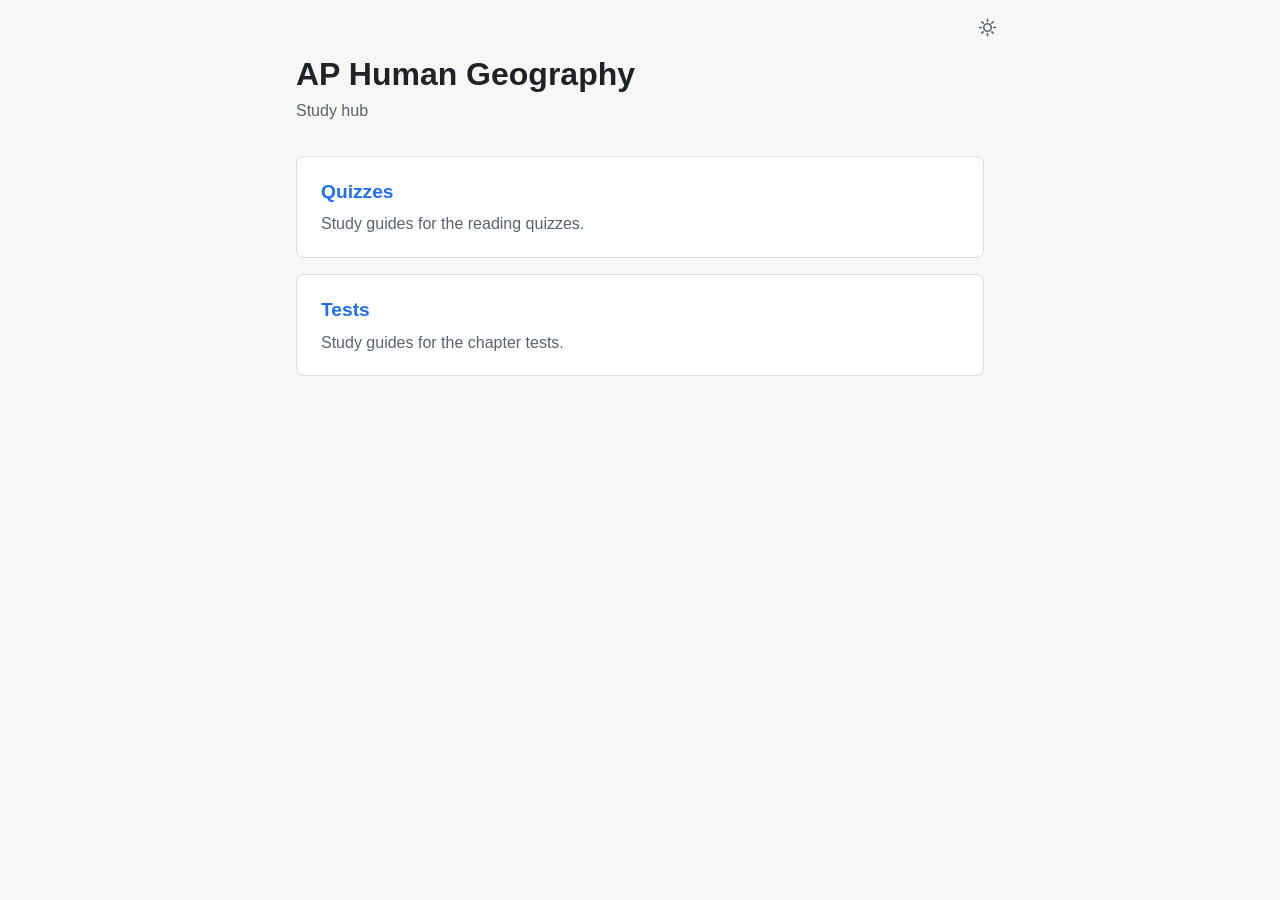
==== index.html @ 49c72f05 "Give every button a hover and press state The panel's close button had no hover at all, and several " ====
<!DOCTYPE html>
<html lang="en">
<head>
  <meta charset="utf-8">
  <meta name="viewport" content="width=device-width, initial-scale=1">
  <title>AP Human Geography</title>
  <!-- Colors the browser's own chrome (Safari's toolbar, the iOS address bar) to match the page.
       Both tags are rewritten to the color actually in use by the script below and by the toggle,
       because older Safari ignores the media attribute and always takes the first tag. -->
  <meta name="theme-color" media="(prefers-color-scheme: light)" content="#f7f7f5" />
  <meta name="theme-color" media="(prefers-color-scheme: dark)" content="#0d1117" />
  <!-- The saved theme is read HERE, by a CLASSIC script, before the stylesheet: resolve it any
       later and the first paint is the wrong color before the right one arrives. data-theme
       (written by the toggle, absent when following the system) overrides the system preference.
       The background is declared here too, so a fast refresh never shows a ghost of the old page. -->
  <script>(function(){try{var d=document.documentElement,t=localStorage.getItem("tjd:theme");if(t==="dark"||t==="light")d.setAttribute("data-theme",t);var k=t==="dark"||(t!=="light"&&matchMedia("(prefers-color-scheme: dark)").matches),c=k?"#0d1117":"#f7f7f5",m=document.querySelectorAll('meta[name="theme-color"]');for(var i=0;i<m.length;i++)m[i].setAttribute("content",c);}catch(e){}})();</script>
  <style>
    :root { color-scheme: light dark; }
    html[data-theme="light"] { color-scheme: light; }
    html[data-theme="dark"] { color-scheme: dark; }
    html, body { background: #f7f7f5; background: light-dark(#f7f7f5, #0d1117); }
  </style>
  <link rel="stylesheet" href="/assets/style.css?v=df84a489ac" data-turbo-track="reload">
  <!-- Instant client-side navigation (no full reload): Turbo Drive swaps pages in place. Every
       script that sets up a page must also re-run on turbo:load. Paths are root-absolute so the
       tag is identical on every page; otherwise Turbo would treat it as new and run it again. -->
  <script src="/assets/js/turbo.min.js?v=4b476e13a2" defer data-turbo-track="reload"></script>
  <script>
    /* Scroll restoration on reload.
       Safari records a history entry's scroll position on a LAG, so a fast flick followed
       immediately by a refresh restores where you were BEFORE the flick; Chrome records it
       eagerly and gets it right. Reading window.scrollY at pagehide is exact regardless of that
       lag, so on a reload we take restoration off the browser and do it ourselves. Turbo visits
       keep native "auto" - Turbo handles those itself.
       NOTE: an earlier version saved from a throttled scroll listener, which is what made the
       saved value stale in the first place. The pagehide read is the whole point; don't move it
       back into a scroll handler. */
    (function () {
      /* Computed at USE, never cached. Turbo does not re-run this script on a client-side visit:
         it merges the head, and this tag is byte-identical on every page, so it is treated as
         already present. A cached key therefore stayed pinned to whichever page was FIRST loaded,
         and every later scroll position was filed under that page's name. Land on /, click Pricing
         in the footer, scroll, refresh - the position was saved as "tjd:y:/" while the reload
         looked up "tjd:y:/pricing", found something stale or nothing, and left you near the top.
         Typing the URL never showed it, because that is a full load and the key was right. */
      function KEY() { return "tjd:y:" + location.pathname; }
      var nav = performance.getEntriesByType && performance.getEntriesByType("navigation")[0];
      var isReload = nav ? nav.type === "reload" : (performance.navigation || {}).type === 1;
      var settled = !isReload;

      function setMode(m) { try { history.scrollRestoration = m; } catch (e) {} }
      function remember() { try { sessionStorage.setItem(KEY(), String(window.scrollY || 0)); } catch (e) {} }

      /* pagehide covers reload / navigation / close; visibilitychange catches iOS Safari, which
         can discard a tab without ever firing pagehide. */
      addEventListener("pagehide", remember);
      addEventListener("visibilitychange", function () {
        if (document.visibilityState === "hidden") remember();
      });
      /* Turbo forces "manual" when it boots (defer); re-assert "auto" once we're not mid-restore. */
      addEventListener("turbo:load", function () { if (settled) setMode("auto"); });

      if (settled) { setMode("auto"); return; }

      setMode("manual");            /* stop Safari restoring its own stale value */
      var target = 0;
      try { target = parseInt(sessionStorage.getItem(KEY()), 10) || 0; } catch (e) {}
      if (target <= 0) { settled = true; setMode("auto"); return; }

      function done() { settled = true; setMode("auto"); }
      /* The moment the visitor scrolls themselves, stop fighting them. */
      addEventListener("wheel", done, { passive: true, once: true });
      addEventListener("touchstart", done, { passive: true, once: true });
      /* Only keys that actually scroll count. Canceling on ANY key meant that holding Cmd+R
         to refresh repeatedly landed the next R keydown on the freshly loading document, which
         read as "the visitor scrolled themselves", abandoned the restore and left them at the
         top. That is exactly the "refresh really fast and it jumps to the top" report. It shows
         up on the demo pages first because their content is drawn by script, so the restore is
         still running when the next keypress arrives; everywhere else it had already finished. */
      addEventListener("keydown", function (ev) {
        if (ev.metaKey || ev.ctrlKey || ev.altKey) return;
        if (/^(Arrow|Page)|^( |Home|End|Spacebar)$/.test(ev.key)) done();
      });

      var frames = 0, steady = 0, lastH = -1, loaded = false;
      addEventListener("load", function () { loaded = true; });
      function restore() {
        if (settled) return;
        var h = document.documentElement.scrollHeight;
        /* Clamp to what the page can actually scroll right now, so a still-growing document
           doesn't read as "we landed". */
        var want = Math.min(target, Math.max(0, h - innerHeight));
        if (Math.abs(window.scrollY - want) >= 2) window.scrollTo(0, want);
        /* Settle only once we are at the REAL target - not merely parked at the bottom of a
           document that is still growing. That distinction is the whole fix: on the first
           refresh the page is still short, so the clamped position looked like a successful
           landing, we stopped, and then the content grew underneath us and left the view at the
           top. Later refreshes hit warm caches, reached full height sooner, and happened to look
           correct. Height must also be stable and the load finished. */
        var atTarget = want === target && Math.abs(window.scrollY - want) < 2;
        if (loaded && h === lastH && atTarget) steady++; else steady = 0;
        lastH = h;
        /* Give up 180 frames after the page has LOADED, not 180 frames after this started. The
           old cap fired at roughly 3s whatever the document was doing, so a slow load that had
           not yet reached full height was abandoned mid-grow and left near the top: the clamp had
           nothing to clamp to yet. On a normal load nothing changes at all, because load fires
           long before the cap and the behavior is identical. The absolute ceiling is the
           backstop for a load event that never arrives. */
        frames++;
        if (steady >= 10 || (loaded && frames > 180) || frames > 600) { done(); return; }
        requestAnimationFrame(restore);
      }
      requestAnimationFrame(restore);
    })();
  </script>
  <script src="/assets/notes.js?v=f0ab5e1ce1" defer data-turbo-track="reload"></script>
  <script src="/assets/calc.js?v=43068d8bba" defer data-turbo-track="reload"></script>
</head>
<body>
  <header class="site-header">
    <button type="button" class="theme-toggle" id="themeToggle" hidden>
      <svg class="i-light" viewBox="0 0 20 20" fill="none" stroke="currentColor" stroke-width="1.7" stroke-linecap="round" aria-hidden="true"><circle cx="10" cy="10" r="3.9" /><path d="M10 1.5v2M10 16.5v2M18.5 10h-2M3.5 10h-2M15.96 4.04l-1.42 1.42M5.46 14.54l-1.42 1.42M15.96 15.96l-1.42-1.42M5.46 5.46 4.04 4.04" /></svg>
      <svg class="i-dark" viewBox="0 0 20 20" fill="none" stroke="currentColor" stroke-width="1.7" stroke-linejoin="round" aria-hidden="true"><path d="M16.9 12.6A7.4 7.4 0 0 1 7.4 3.1a7.4 7.4 0 1 0 9.5 9.5Z" /></svg>
    </button>
  </header>
  <main>
    <h1>AP Human Geography</h1>
    <p class="subtitle">Study hub</p>

    <a class="card" href="quiz/">
      <h2>Quizzes</h2>
      <p>Study guides for the reading quizzes.</p>
    </a>

    <a class="card" href="test/">
      <h2>Tests</h2>
      <p>Study guides for the chapter tests.</p>
    </a>
  </main>
  <script>
    /* Theme toggle: system → light → dark → system. The pre-paint script in <head> is what
       actually applies a stored choice; this only cycles it, so the two have to agree on the
       storage key and on the attribute name. Choosing "system" REMOVES both rather than storing
       a third value, which is what keeps the system preference the default and lets it go on
       working after the visitor stops overriding it. */
    (function () {
      var KEY = "tjd:theme";
      var LABEL = { light: "Switch to the dark theme", dark: "Switch to the light theme" };
      /* The theme you are LOOKING AT, which is not the same as the one that is stored: with
         nothing stored the page follows the system, and the button still has to flip away from
         whatever that produced. Reading the effective theme is the whole reason one press is
         enough - cycling the STORED value meant a visitor on a light system pressed once to go
         from light to light, saw nothing happen, and had to press again. */
      function shown() {
        var t = document.documentElement.getAttribute("data-theme");
        if (t === "light" || t === "dark") return t;
        try { return matchMedia("(prefers-color-scheme: dark)").matches ? "dark" : "light"; }
        catch (e) { return "light"; }
      }
      /* Safari tints its toolbar from theme-color, and it supported theme-color BEFORE it
         supported the media attribute on it. Such a Safari ignores media and takes the FIRST
         tag, which was the light one - so a dark page got a white band across the top of the
         window, which is what "a white frame around the favicon" turned out to be. Setting
         every tag to the color actually in use means it no longer matters which one a browser
         picks, or whether it understands media at all. */
      function chrome() {
        var el = document.querySelectorAll('meta[name="theme-color"]');
        var c = shown() === "dark" ? "#0d1117" : "#f7f7f5";
        for (var i = 0; i < el.length; i++) el[i].setAttribute("content", c);
      }
      function bind() {
        var btn = document.getElementById("themeToggle");
        if (!btn) return;
        chrome();
        /* A JS property, not a data- attribute: Turbo restores Back/Forward pages from a cloned
           snapshot that keeps attributes but drops listeners, so an attribute made the restored
           button look bound when it was dead. */
        if (btn._tjdBound) { btn.setAttribute("aria-label", LABEL[shown()]); return; }
        btn._tjdBound = true;
        btn.hidden = false;
        btn.setAttribute("aria-label", LABEL[shown()]);
        btn.addEventListener("click", function () {
          var next = shown() === "dark" ? "light" : "dark";
          document.documentElement.setAttribute("data-theme", next);
          /* Agreeing with the system stores NOTHING, so the page goes back to following it.
             Without this the override is permanent and invisible: one press months ago pins the
             site to light forever, and a visitor whose phone is in dark mode gets flashed white
             with no control that undoes it - the button only ever writes another override. This
             is the way back, and it needs no third state on a two-state button: press until the
             page matches your system and the override is gone. */
          try {
            var sys = matchMedia("(prefers-color-scheme: dark)").matches ? "dark" : "light";
            if (next === sys) localStorage.removeItem(KEY); else localStorage.setItem(KEY, next);
          } catch (e) {}
          btn.setAttribute("aria-label", LABEL[next]);
          chrome();
          /* Canvas pixels are not CSS and follow no token, so the demos that draw have to be told
             to redraw. Nothing else needs this: everything else is a var() and has already
             changed by the time this fires. */
          dispatchEvent(new CustomEvent("tjd:themechange"));
        });
      }
      /* Follow the system LIVE while nothing is stored. Someone reading at dusk with iOS set to
         switch automatically had the page stay light until they reloaded it. */
      try {
        matchMedia("(prefers-color-scheme: dark)").addEventListener("change", function () {
          var stored = null;
          try { stored = localStorage.getItem(KEY); } catch (e) {}
          if (stored === "light" || stored === "dark") return;
          document.documentElement.removeAttribute("data-theme");
          chrome();
          var b = document.getElementById("themeToggle");
          if (b) b.setAttribute("aria-label", LABEL[shown()]);
          dispatchEvent(new CustomEvent("tjd:themechange"));
        });
      } catch (e) {}

      bind();
      addEventListener("turbo:load", bind);
      /* Following the system and the system flips: the toolbar tint has to follow it too. */
      try {
        var mqT = matchMedia("(prefers-color-scheme: dark)");
        var onSys = function () { if (!document.documentElement.getAttribute("data-theme")) chrome(); };
        if (mqT.addEventListener) mqT.addEventListener("change", onSys);
        else if (mqT.addListener) mqT.addListener(onSys);
      } catch (e) {}
    })();
  </script>
</body>
</html>
---- assets/style.css ----
:root {
  --bg: #f7f7f5;
  --text: #1f2328;
  --muted: #59636e;
  --accent: #1f6feb;
  --card: #ffffff;
  --card-hover: #f3f6fa;
  --border: #d8dee4;
}

@media (prefers-color-scheme: dark) {
  :root:not([data-theme="light"]) {
    --bg: #0d1117;
    --text: #e6edf3;
    --muted: #9198a1;
    --accent: #4493f8;
    --card: #161b22;
    --card-hover: #1c2330;
    --border: #30363d;
  }
}
:root[data-theme="dark"] {
  --bg: #0d1117;
  --text: #e6edf3;
  --muted: #9198a1;
  --accent: #4493f8;
  --card: #161b22;
  --card-hover: #1c2330;
  --border: #30363d;
}

* { box-sizing: border-box; }

body {
  margin: 0;
  font-family: -apple-system, BlinkMacSystemFont, "Segoe UI", Roboto, Helvetica, Arial, sans-serif;
  line-height: 1.6;
  background: var(--bg);
  color: var(--text);
}

main {
  max-width: 720px;
  margin: 0 auto;
  padding: 32px 16px 48px;
}

a { color: var(--accent); }

h1 { margin: 0 0 4px; font-size: 2rem; line-height: 1.25; }
h2 { font-size: 1.2rem; }

.subtitle { margin: 0 0 32px; color: var(--muted); }

.breadcrumbs {
  margin-bottom: 24px;
  font-size: 0.9rem;
  color: var(--muted);
}
.breadcrumbs a { text-decoration: none; }
.breadcrumbs a:hover { text-decoration: underline; }
.breadcrumbs span { margin: 0 6px; }

.card {
  background: var(--card);
  border: 1px solid var(--border);
  border-radius: 8px;
  padding: 20px 24px;
  margin-bottom: 16px;
}
.card h2 { margin-top: 0; }

/* A whole card that acts as a link */
a.card {
  display: block;
  color: inherit;
  text-decoration: none;
}
a.card:hover { background: var(--card-hover); border-color: var(--accent); }
a.card h2 { color: var(--accent); margin-bottom: 4px; }
a.card p { margin: 0; color: var(--muted); }

.empty { color: var(--muted); font-style: italic; }

ul { padding-left: 20px; }

footer { margin-top: 32px; color: var(--muted); font-size: 0.9rem; }

/* ---------- Study guide pages ---------- */

:root {
  --term-bg: rgba(31, 111, 235, 0.08);
  --term-bg-hover: rgba(31, 111, 235, 0.18);
  --panel-shadow: 0 8px 32px rgba(0, 0, 0, 0.18);
  --update-bg: #fff8e6;
  --update-border: #e0b64a;
  --series-1: #2a78d6;
  --series-2: #eb6834;
  --farmland: #008300;
  --desert: #ddd4bf;
  --grid-line: #e4e7eb;
  --neutral-bar: #8c959f;
  --gap-fill: rgba(42, 120, 214, 0.14);
  --stage-a: rgba(31, 111, 235, 0.05);
  --stage-hover: rgba(31, 111, 235, 0.14);
}
@media (prefers-color-scheme: dark) {
  :root:not([data-theme="light"]) {
    --term-bg: rgba(68, 147, 248, 0.12);
    --term-bg-hover: rgba(68, 147, 248, 0.26);
    --panel-shadow: 0 8px 32px rgba(0, 0, 0, 0.5);
    --update-bg: #2b2412;
    --update-border: #8a6d1f;
    --series-1: #3987e5;
    --series-2: #d95926;
    --farmland: #008300;
    --desert: #4a4538;
    --grid-line: #2a3038;
    --neutral-bar: #6e7681;
    --gap-fill: rgba(57, 135, 229, 0.2);
    --stage-a: rgba(68, 147, 248, 0.07);
    --stage-hover: rgba(68, 147, 248, 0.2);
  }
}
:root[data-theme="dark"] {
  --term-bg: rgba(68, 147, 248, 0.12);
  --term-bg-hover: rgba(68, 147, 248, 0.26);
  --panel-shadow: 0 8px 32px rgba(0, 0, 0, 0.5);
  --update-bg: #2b2412;
  --update-border: #8a6d1f;
  --series-1: #3987e5;
  --series-2: #d95926;
  --farmland: #008300;
  --desert: #4a4538;
  --grid-line: #2a3038;
  --neutral-bar: #6e7681;
  --gap-fill: rgba(57, 135, 229, 0.2);
  --stage-a: rgba(68, 147, 248, 0.07);
  --stage-hover: rgba(68, 147, 248, 0.2);
}

.guide main { max-width: 760px; }

.how-to {
  font-size: 0.95rem;
  color: var(--muted);
  border-left: 3px solid var(--accent);
  padding: 4px 0 4px 12px;
  margin: 0 0 32px;
}

.guide h2 {
  font-size: 1.5rem;
  margin: 48px 0 8px;
  padding-top: 16px;
  border-top: 1px solid var(--border);
}
.guide h3 { font-size: 1.15rem; margin: 32px 0 8px; }

.pages {
  display: inline-block;
  font-size: 0.8rem;
  font-weight: 500;
  color: var(--muted);
  border: 1px solid var(--border);
  border-radius: 999px;
  padding: 0 8px;
  margin-left: 8px;
  vertical-align: middle;
}

/* Clickable words and sentences */
.term {
  font: inherit;
  color: inherit;
  background: var(--term-bg);
  border: 0;
  border-bottom: 2px dotted var(--accent);
  border-radius: 3px 3px 0 0;
  padding: 0 2px;
  cursor: pointer;
  text-align: inherit;
}
.term:hover, .term:focus-visible { background: var(--term-bg-hover); outline: none; }
.term.key { font-weight: 600; }

/* Asides */
.field-note, .figure-card, .update {
  border: 1px solid var(--border);
  border-radius: 8px;
  padding: 14px 18px;
  margin: 20px 0;
  background: var(--card);
}
.field-note .label, .figure-card .label, .update .label {
  display: block;
  font-size: 0.75rem;
  font-weight: 700;
  letter-spacing: 0.06em;
  text-transform: uppercase;
  color: var(--muted);
  margin-bottom: 4px;
}
.update { background: var(--update-bg); border-color: var(--update-border); }
.figure-card { cursor: pointer; }
.figure-card:hover { border-color: var(--accent); }
.figure-card p { margin: 4px 0 0; }

/* Charts */
.chart {
  border: 1px solid var(--border);
  border-radius: 8px;
  background: var(--card);
  padding: 16px 18px 10px;
  margin: 24px 0;
}
.chart h4 { margin: 0 0 2px; font-size: 1rem; }
.chart .chart-sub { margin: 0 0 12px; font-size: 0.85rem; color: var(--muted); }
.bars { display: grid; gap: 4px; }
.bar-row {
  display: grid;
  grid-template-columns: 7.5rem 1fr 4.5rem;
  align-items: center;
  gap: 10px;
  padding: 4px 6px;
  border-radius: 6px;
}
.bar-row[data-note], .bar-track [data-note] { cursor: pointer; }
.bar-row[data-note]:hover { background: var(--card-hover); }
.bar-row[data-note]:focus-visible, .bar-track [data-note]:focus-visible {
  outline: 2px solid var(--accent);
  outline-offset: 2px;
}
.bar-label { font-size: 0.9rem; text-align: right; line-height: 1.25; }
.bar-val { font-size: 0.85rem; font-variant-numeric: tabular-nums; line-height: 1.2; }
.bar-track { display: flex; height: 18px; }
.bar-track.stack { gap: 2px; height: 26px; }
.bar { height: 100%; min-width: 3px; border-radius: 0 4px 4px 0; }
.bar-track.stack .bar { border-radius: 4px; }
.bar-track.stack .bar:hover { opacity: 0.85; }
.bar.s1 { background: var(--series-1); }
.bar.s2 { background: var(--series-2); }
.bar.farmland { background: var(--farmland); }
.bar.desert { background: var(--desert); }
.bar.range-low { opacity: 0.3; border-radius: 0; }
.bar-group-label { font-weight: 600; font-size: 0.9rem; margin: 8px 0 0 6px; }
@media (max-width: 480px) {
  .bar-row { grid-template-columns: 5.8rem 1fr 3.9rem; gap: 8px; padding: 4px 2px; }
  .bar-label { font-size: 0.82rem; }
}
.legend { display: flex; flex-wrap: wrap; gap: 16px; font-size: 0.85rem; color: var(--muted); margin: 0 0 10px; }
.legend span::before {
  content: "";
  display: inline-block;
  width: 10px; height: 10px;
  border-radius: 2px;
  margin-right: 6px;
  vertical-align: -1px;
  background: var(--swatch);
}
.chart .tap-hint { font-size: 0.8rem; color: var(--muted); margin: 8px 0 0; }

/* Cluster cards */
.clusters { display: grid; grid-template-columns: repeat(auto-fit, minmax(160px, 1fr)); gap: 10px; margin: 20px 0; }
.cluster {
  font: inherit;
  color: inherit;
  text-align: left;
  background: var(--card);
  border: 1px solid var(--border);
  border-radius: 8px;
  padding: 12px 14px;
  cursor: pointer;
}
.cluster:hover, .cluster:focus-visible { border-color: var(--accent); outline: none; }
.cluster .rank { font-size: 0.75rem; font-weight: 700; color: var(--accent); letter-spacing: 0.05em; }
.cluster strong { display: block; font-size: 1.05rem; margin: 2px 0; }
.cluster span { font-size: 0.85rem; color: var(--muted); }

/* Hover tooltip for chart marks */
.tip {
  position: fixed;
  z-index: 30;
  pointer-events: none;
  background: var(--text);
  color: var(--bg);
  font-size: 0.8rem;
  padding: 4px 8px;
  border-radius: 4px;
  white-space: nowrap;
  opacity: 0;
  transition: opacity 0.1s;
}
.tip.show { opacity: 1; }

/* Explanation panel: right drawer on wide screens, bottom sheet on phones */
.panel {
  position: fixed;
  z-index: 20;
  top: 0; right: 0; bottom: 0;
  width: min(420px, 100%);
  background: var(--card);
  border-left: 1px solid var(--border);
  box-shadow: var(--panel-shadow);
  transform: translateX(105%);
  transition: transform 0.2s ease;
  display: flex;
  flex-direction: column;
}
.panel.open { transform: none; }
.panel-head {
  display: flex;
  align-items: flex-start;
  justify-content: space-between;
  gap: 12px;
  padding: 18px 20px 10px;
  border-bottom: 1px solid var(--border);
}
.panel-head h2 { margin: 0; padding: 0; border: 0; font-size: 1.2rem; }
.panel-close {
  font: inherit;
  font-size: 1.4rem;
  line-height: 1;
  background: none;
  border: 0;
  color: var(--muted);
  cursor: pointer;
  padding: 2px 6px;
}
.panel-body { overflow-y: auto; padding: 4px 20px 24px; }
.panel-body h3 {
  font-size: 0.75rem;
  letter-spacing: 0.06em;
  text-transform: uppercase;
  color: var(--muted);
  margin: 18px 0 4px;
}
.panel-body p { margin: 4px 0 8px; }
.panel-body .ap { border-left: 3px solid var(--accent); padding-left: 10px; }
.panel-body .update { margin: 12px 0; }

@media (max-width: 700px) {
  .panel {
    top: auto;
    left: 0;
    width: 100%;
    max-height: 75vh;
    border-left: 0;
    border-top: 1px solid var(--border);
    border-radius: 14px 14px 0 0;
    transform: translateY(105%);
  }
}

/* Quiz checklist */
.checklist { list-style: none; padding: 0; }
.checklist li { margin: 6px 0; }
.checklist label { display: flex; gap: 10px; align-items: flex-start; cursor: pointer; }
.checklist input { margin-top: 5px; flex-shrink: 0; }
.checklist input:checked + span { color: var(--muted); text-decoration: line-through; }

/* Visually hidden, still read by screen readers (chart data tables) */
.sr-only {
  position: absolute;
  width: 1px; height: 1px;
  padding: 0; margin: -1px;
  overflow: hidden;
  clip: rect(0, 0, 0, 0);
  white-space: nowrap;
  border: 0;
}

/* Neutral / reference bars and cut-off bars */
.bar.bar-neutral { background: var(--neutral-bar); }
.bar-row.broken .bar {
  border-radius: 0;
  -webkit-mask-image: linear-gradient(to right, #000 88%, transparent 88%, transparent 90%, #000 90%, #000 94%, transparent 94%, transparent 96%, #000 96%);
  mask-image: linear-gradient(to right, #000 88%, transparent 88%, transparent 90%, #000 90%, #000 94%, transparent 94%, transparent 96%, #000 96%);
}

/* Numbered timeline */
ol.timeline { padding-left: 22px; }
ol.timeline > li { margin-bottom: 10px; }

/* Calculator */
.calc {
  border: 1px solid var(--border);
  border-radius: 8px;
  background: var(--card);
  padding: 16px 18px;
  margin: 24px 0;
}
.calc h4 { margin: 0 0 2px; font-size: 1rem; }
.calc-presets { display: flex; flex-wrap: wrap; gap: 8px; margin-bottom: 12px; }
.calc-presets button, .dtm-buttons button {
  font: inherit;
  font-size: 0.85rem;
  color: var(--text);
  background: var(--bg);
  border: 1px solid var(--border);
  border-radius: 999px;
  padding: 4px 12px;
  cursor: pointer;
}
.calc-presets button:hover { border-color: var(--accent); }
.calc-inputs { display: flex; flex-wrap: wrap; gap: 16px; margin-bottom: 12px; }
.calc-inputs label { display: flex; flex-direction: column; font-size: 0.85rem; color: var(--muted); gap: 4px; }
.calc-inputs input {
  font: inherit;
  font-size: 1rem;
  width: 8rem;
  padding: 6px 8px;
  color: var(--text);
  background: var(--bg);
  border: 1px solid var(--border);
  border-radius: 6px;
}
.calc-out { display: grid; gap: 6px; }
.calc-out > div { display: flex; flex-wrap: wrap; gap: 4px 12px; align-items: baseline; }
.calc-label { font-size: 0.8rem; font-weight: 700; letter-spacing: 0.05em; text-transform: uppercase; color: var(--muted); min-width: 9rem; }
.calc-out span:last-child { font-weight: 600; font-variant-numeric: tabular-nums; }

/* Population pyramids */
.pyramids { display: grid; grid-template-columns: repeat(auto-fit, minmax(190px, 1fr)); gap: 12px; }
.pyramid {
  font: inherit;
  color: inherit;
  text-align: center;
  background: var(--bg);
  border: 1px solid var(--border);
  border-radius: 8px;
  padding: 10px 8px 12px;
  cursor: pointer;
}
.pyramid:hover, .pyramid:focus-visible { border-color: var(--accent); outline: none; }
.pyramid strong { display: block; font-size: 0.95rem; }
.pyramid .psub { display: block; font-size: 0.78rem; color: var(--muted); margin-bottom: 8px; }
.prows { display: grid; gap: 2px; }
.prow { display: grid; grid-template-columns: 1fr 3rem 1fr; align-items: center; height: 13px; }
.pbar { display: block; height: 11px; }
.pbar.m { justify-self: end; background: var(--series-1); border-radius: 3px 0 0 3px; }
.pbar.f { justify-self: start; background: var(--series-2); border-radius: 0 3px 3px 0; }
.page { font-size: 0.68rem; color: var(--muted); font-variant-numeric: tabular-nums; }

/* Demographic transition chart */
.chart.dtm svg { display: block; width: 100%; height: auto; }
.dtm .gridline { stroke: var(--grid-line); stroke-width: 1; }
.dtm .axis { stroke: var(--muted); stroke-width: 1; }
.dtm .tick { fill: var(--muted); font-size: 13px; }
.dtm-stage { fill: transparent; cursor: pointer; }
.dtm-stage.odd { fill: var(--stage-a); }
.dtm-stage:hover, .dtm-stage:focus-visible { fill: var(--stage-hover); outline: none; }
.dtm-gap { fill: var(--gap-fill); pointer-events: none; }
.dtm-line { fill: none; stroke-width: 3; stroke-linecap: round; pointer-events: none; }
.dtm-line.birth { stroke: var(--series-1); }
.dtm-line.death { stroke: var(--series-2); }
.dtm-buttons {
  display: grid;
  grid-template-columns: 40fr repeat(5, 100fr) 10fr;
  gap: 0;
  margin-top: 6px;
}
.dtm-buttons button {
  border-radius: 6px;
  padding: 6px 2px;
  margin: 0 2px;
  line-height: 1.2;
}
.dtm-buttons button:first-child { grid-column: 2; }
.dtm-buttons button:hover, .dtm-buttons button:focus-visible { border-color: var(--accent); outline: none; }
.dtm-buttons strong { display: block; font-size: 0.8rem; }
.dtm-buttons span { display: block; font-size: 0.7rem; color: var(--muted); }
@media (max-width: 480px) {
  .dtm-buttons span { display: none; }
  .dtm-buttons strong { font-size: 0.72rem; }
}

/* Data table */
.table-wrap { overflow-x: auto; margin: 16px 0; }
.data-table { width: 100%; border-collapse: collapse; font-size: 0.92rem; }
.data-table caption { text-align: left; font-size: 0.85rem; color: var(--muted); padding-bottom: 6px; }
.data-table th, .data-table td { text-align: left; padding: 6px 10px; border-bottom: 1px solid var(--border); }
.data-table th { font-size: 0.8rem; text-transform: uppercase; letter-spacing: 0.04em; color: var(--muted); }
.data-table td:nth-child(n+2), .data-table th:nth-child(n+2) { text-align: right; font-variant-numeric: tabular-nums; }
@media (max-width: 480px) {
  .dtm .tick { font-size: 20px; }
  .calc-out > div { flex-direction: column; gap: 0; }
}

/* Site header: breadcrumbs on the left, theme toggle on the right */
.site-header {
  max-width: 760px;
  margin: 0 auto;
  padding: 16px 16px 0;
  display: flex;
  align-items: center;
  justify-content: space-between;
  gap: 12px;
  min-height: 38px;
}
.site-header .breadcrumbs { margin: 0; }
.guide .site-header { max-width: 760px; }
main { padding-top: 16px; }

/* Theme toggle (same behavior as the main site). Hidden in the markup and revealed by its
   script, so a visitor with JS off never sees a control that cannot do anything. Which icon
   shows is decided here from data-theme, so it is right in the first frame. */
.theme-toggle {
  flex: none; appearance: none; border: 0; background: none; cursor: pointer;
  padding: 7px; margin: -7px 0 -7px auto; border-radius: 10px; line-height: 0;
  color: var(--muted); transition: color .15s ease, background-color .15s ease;
}
.theme-toggle:hover { color: var(--text); background: var(--card-hover); }
.theme-toggle:focus-visible { outline: 2px solid var(--accent); outline-offset: 1px; }
.theme-toggle svg { width: 19px; height: 19px; display: none; }
html:not([data-theme]) .theme-toggle .i-light,
html[data-theme="light"] .theme-toggle .i-light,
html[data-theme="dark"] .theme-toggle .i-dark { display: block; }
@media (prefers-color-scheme: dark) {
  html:not([data-theme]) .theme-toggle .i-light { display: none; }
  html:not([data-theme]) .theme-toggle .i-dark { display: block; }
}

/* ---------- Hover and press feedback for every button ----------
   Hover rules sit inside (hover: hover) so a tap on a phone does not leave an element
   stuck in its hover state; :active and :focus-visible work everywhere. */
.panel-close {
  display: grid;
  place-items: center;
  width: 34px;
  height: 34px;
  padding: 0;
  margin: -4px -6px 0 0;
  border-radius: 8px;
  transition: color .15s ease, background-color .15s ease;
}
.panel-close:focus-visible { outline: 2px solid var(--accent); outline-offset: 1px; }
.panel-close:active { background: var(--term-bg-hover); }

.figure-card, .cluster, .pyramid, .calc-presets button, .dtm-buttons button, .checklist label, a.card, .bar-row[data-note] {
  transition: background-color .15s ease, border-color .15s ease, color .15s ease;
}
.figure-card:focus-visible { outline: 2px solid var(--accent); outline-offset: 2px; }
.calc-presets button:focus-visible { outline: 2px solid var(--accent); outline-offset: 1px; }
.checklist label { border-radius: 6px; padding: 2px 6px; margin: 0 -6px; }

.figure-card:active, .cluster:active, .pyramid:active,
.calc-presets button:active, .dtm-buttons button:active { background: var(--term-bg-hover); }

@media (hover: hover) {
  .panel-close:hover { color: var(--text); background: var(--card-hover); }
  .figure-card:hover, .cluster:hover, .pyramid:hover,
  .calc-presets button:hover, .dtm-buttons button:hover { background: var(--card-hover); border-color: var(--accent); }
  .checklist label:hover { background: var(--card-hover); }
}
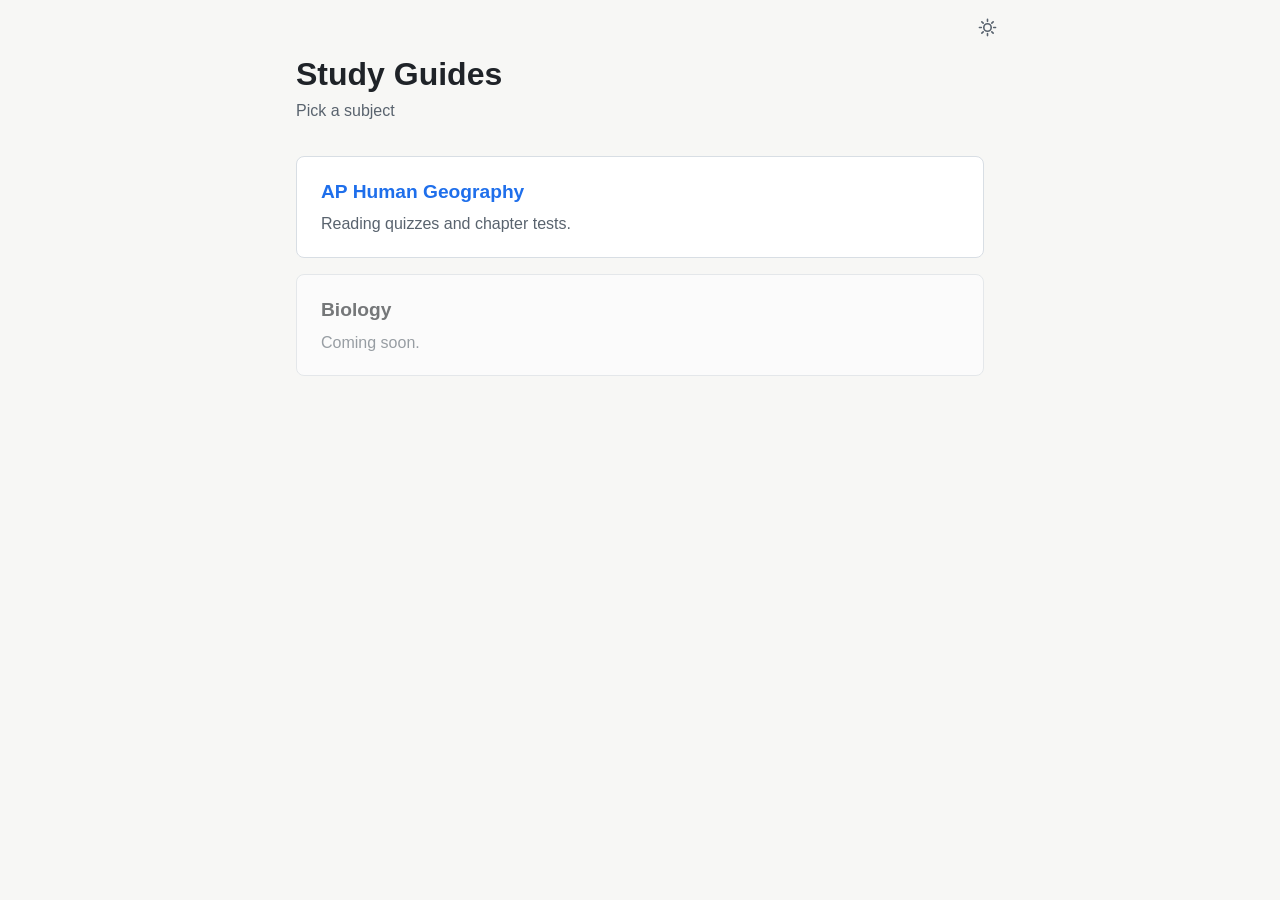
==== commit 6079ac44: "Add link previews and a site icon Texting a link showed no image because the pages had no Open Graph" ====
--- a/index.html
+++ b/index.html
@@ -3,7 +3,26 @@
 <head>
   <meta charset="utf-8">
   <meta name="viewport" content="width=device-width, initial-scale=1">
-  <title>AP Human Geography</title>
+  <title>Study Guides</title>
+  <meta name="description" content="Interactive study guides built from the reading: tap any term, chart or figure to go deeper." />
+  <link rel="canonical" href="https://study.thejunkdrawerapp.com/" />
+  <!-- Link previews (iMessage, Discord, X...). og:image must be an absolute URL, and scrapers cache it hard:
+       a redesign needs a NEW filename, not a re-upload. Regenerate with tools/make-social-images.mjs. -->
+  <meta property="og:site_name" content="Study Guides" />
+  <meta property="og:type" content="website" />
+  <meta property="og:title" content="Study Guides" />
+  <meta property="og:description" content="Interactive study guides built from the reading: tap any term, chart or figure to go deeper." />
+  <meta property="og:url" content="https://study.thejunkdrawerapp.com/" />
+  <meta property="og:image" content="https://study.thejunkdrawerapp.com/og.png" />
+  <meta property="og:image:width" content="1200" />
+  <meta property="og:image:height" content="630" />
+  <meta property="og:image:alt" content="Study Guides: learn the reading, not just the words" />
+  <meta name="twitter:card" content="summary_large_image" />
+  <meta name="twitter:image" content="https://study.thejunkdrawerapp.com/og.png" />
+  <link rel="icon" href="/favicon.ico" sizes="16x16 32x32 48x48" />
+  <link rel="icon" type="image/png" sizes="32x32" href="/favicon-32.png" />
+  <link rel="icon" type="image/png" sizes="192x192" href="/favicon-192.png" />
+  <link rel="apple-touch-icon" sizes="180x180" href="/apple-touch-icon.png" />
   <!-- Colors the browser's own chrome (Safari's toolbar, the iOS address bar) to match the page.
        Both tags are rewritten to the color actually in use by the script below and by the toggle,
        because older Safari ignores the media attribute and always takes the first tag. -->
@@ -20,7 +39,7 @@
     html[data-theme="dark"] { color-scheme: dark; }
     html, body { background: #f7f7f5; background: light-dark(#f7f7f5, #0d1117); }
   </style>
-  <link rel="stylesheet" href="/assets/style.css?v=df84a489ac" data-turbo-track="reload">
+  <link rel="stylesheet" href="/assets/style.css?v=3278af71a5" data-turbo-track="reload">
   <!-- Instant client-side navigation (no full reload): Turbo Drive swaps pages in place. Every
        script that sets up a page must also re-run on turbo:load. Paths are root-absolute so the
        tag is identical on every page; otherwise Turbo would treat it as new and run it again. -->
@@ -113,7 +132,7 @@
       requestAnimationFrame(restore);
     })();
   </script>
-  <script src="/assets/notes.js?v=f0ab5e1ce1" defer data-turbo-track="reload"></script>
+  <script src="/assets/notes.js?v=a963f3db0f" defer data-turbo-track="reload"></script>
   <script src="/assets/calc.js?v=43068d8bba" defer data-turbo-track="reload"></script>
 </head>
 <body>
@@ -124,18 +143,18 @@
     </button>
   </header>
   <main>
-    <h1>AP Human Geography</h1>
-    <p class="subtitle">Study hub</p>
-
-    <a class="card" href="quiz/">
-      <h2>Quizzes</h2>
-      <p>Study guides for the reading quizzes.</p>
+    <h1>Study Guides</h1>
+    <p class="subtitle">Pick a subject</p>
+
+    <a class="card" href="/human-geo/">
+      <h2>AP Human Geography</h2>
+      <p>Reading quizzes and chapter tests.</p>
     </a>
 
-    <a class="card" href="test/">
-      <h2>Tests</h2>
-      <p>Study guides for the chapter tests.</p>
-    </a>
+    <div class="card card-soon" aria-disabled="true">
+      <h2>Biology</h2>
+      <p>Coming soon.</p>
+    </div>
   </main>
   <script>
     /* Theme toggle: system → light → dark → system. The pre-paint script in <head> is what
--- a/assets/style.css
+++ b/assets/style.css
@@ -553,3 +553,134 @@
   .calc-presets button:hover, .dtm-buttons button:hover { background: var(--card-hover); border-color: var(--accent); }
   .checklist label:hover { background: var(--card-hover); }
 }
+
+/* ---------- "Apply it" boxes (under charts and inside notes) ---------- */
+.apply {
+  margin: 14px 0 4px;
+  padding: 10px 14px;
+  border-left: 3px solid var(--series-2);
+  background: var(--term-bg);
+  border-radius: 0 6px 6px 0;
+}
+.apply .label {
+  display: block;
+  font-size: 0.72rem;
+  font-weight: 700;
+  letter-spacing: 0.06em;
+  text-transform: uppercase;
+  color: var(--muted);
+  margin-bottom: 2px;
+}
+.apply p { margin: 0; font-size: 0.93rem; }
+.panel-body .apply-p { border-left: 3px solid var(--series-2); padding-left: 10px; }
+.panel-body .note-src, .note-src { font-size: 0.8rem; color: var(--muted); margin-top: 10px; }
+
+/* ---------- SVG line chart (world population) ---------- */
+.svgchart svg { display: block; width: 100%; height: auto; }
+.svgchart .gridline { stroke: var(--grid-line); stroke-width: 1; }
+.svgchart .tick { fill: var(--muted); font-size: 12px; }
+.wp-line { fill: none; stroke: var(--series-1); stroke-width: 2.5; stroke-linejoin: round; }
+.wp-line.proj { stroke-dasharray: 5 5; }
+.wp-dot { fill: var(--series-1); stroke: var(--card); stroke-width: 2; }
+.wp-dot.proj { fill: var(--card); stroke: var(--series-1); stroke-width: 2; }
+.wp-label { fill: var(--text); font-size: 12px; font-weight: 600; }
+.svgchart .hit { fill: transparent; cursor: pointer; }
+.svgchart [data-note] { cursor: pointer; }
+.svgchart [data-note]:focus-visible { outline: 2px solid var(--accent); outline-offset: 2px; }
+@media (max-width: 480px) {
+  .svgchart .tick { font-size: 17px; }
+  .wp-label { font-size: 16px; }
+}
+
+/* ---------- Book pyramids (17 age groups) ---------- */
+.pyramid .prows { gap: 1px; }
+.pyramid .prow { height: 10px; }
+.pyramid .pbar { height: 8px; }
+.pyramid .page { font-size: 0.62rem; line-height: 1; }
+.paxis {
+  display: flex;
+  justify-content: space-between;
+  font-size: 0.68rem;
+  color: var(--muted);
+  margin-top: 4px;
+  font-variant-numeric: tabular-nums;
+}
+
+/* ---------- DTM additions ---------- */
+.dtm-mark { fill: var(--series-2); stroke: var(--card); stroke-width: 2.5; pointer-events: none; }
+.dtm .hit { fill: transparent; cursor: pointer; }
+.dtm g[data-note]:focus-visible { outline: 2px solid var(--accent); outline-offset: 2px; }
+.legend .dot-key::before { border-radius: 50%; }
+.dtm-buttons .cent { display: block; font-style: normal; font-size: 0.66rem; color: var(--muted); }
+@media (max-width: 480px) { .dtm-buttons .cent { display: none; } }
+
+/* ---------- Scatter: India's states ---------- */
+.scatter { position: relative; padding: 6px 10px 34px 46px; }
+.sc-plot {
+  position: relative;
+  aspect-ratio: 16 / 10;
+  border-left: 1px solid var(--muted);
+  border-bottom: 1px solid var(--muted);
+}
+.sc-y, .sc-x { position: absolute; pointer-events: none; }
+.sc-y { left: 0; right: 0; height: 0; border-top: 1px solid var(--grid-line); }
+.sc-x { top: 0; bottom: 0; width: 0; border-left: 1px solid var(--grid-line); }
+.sc-y em, .sc-x em { position: absolute; font-style: normal; font-size: 0.72rem; color: var(--muted); font-variant-numeric: tabular-nums; }
+.sc-y em { right: calc(100% + 6px); transform: translateY(-50%); }
+.sc-y:first-child em { transform: translateY(-50%); }
+.sc-x em { top: calc(100% + 4px); transform: translateX(-50%); white-space: nowrap; }
+.sc-dot {
+  position: absolute;
+  width: 12px;
+  height: 12px;
+  margin: 0 0 -6px -6px;
+  border-radius: 50%;
+  border: 2px solid var(--card);
+  cursor: pointer;
+  z-index: 1;
+}
+.sc-dot.s1 { background: var(--series-1); }
+.sc-dot.s2 { background: var(--series-2); }
+.sc-dot::after { content: ""; position: absolute; inset: -9px; }  /* bigger tap target */
+.sc-dot:focus-visible { outline: 2px solid var(--accent); outline-offset: 2px; }
+@media (hover: hover) { .sc-dot:hover { transform: scale(1.35); z-index: 2; } }
+.sc-lbl {
+  position: absolute;
+  top: 50%;
+  transform: translateY(-50%);
+  font-size: 0.7rem;
+  color: var(--text);
+  white-space: nowrap;
+  pointer-events: none;
+}
+.sc-lbl.lbl-r { left: 12px; }
+.sc-lbl.lbl-l { right: 12px; }
+.sc-ylab, .sc-xlab { position: absolute; margin: 0; font-size: 0.75rem; color: var(--muted); }
+.sc-xlab { bottom: 4px; right: 10px; }
+.sc-ylab { top: -2px; left: 46px; transform: translateY(-100%); }
+.sc-table { margin-top: 10px; font-size: 0.9rem; }
+.sc-table summary { cursor: pointer; color: var(--accent); }
+@media (max-width: 480px) {
+  .sc-plot { aspect-ratio: 4 / 3.4; }
+  .sc-lbl { font-size: 0.64rem; }
+}
+.sc-lbl.lbl-t, .sc-lbl.lbl-b { left: 50%; top: auto; transform: translateX(-50%); }
+.sc-lbl.lbl-t { bottom: 11px; }
+.sc-lbl.lbl-b { top: 11px; }
+.scatter { padding-top: 26px; }
+.sc-ylab { top: 4px; transform: none; }
+
+/* A closed panel is fully hidden (not just moved off-screen), so it can't peek in during
+   iOS rubber-band scrolling and can't be reached with Tab. visibility waits for the slide-out
+   to finish before hiding, and shows immediately on open. */
+.panel { visibility: hidden; transition: transform 0.2s ease, visibility 0s linear 0.2s; }
+.panel.open { visibility: visible; transition: transform 0.2s ease, visibility 0s linear 0s; }
+
+/* Subject card that isn't live yet */
+.card.card-soon { opacity: 0.6; }
+.card.card-soon h2 { margin-top: 0; margin-bottom: 4px; }
+.card.card-soon p { margin: 0; color: var(--muted); }
+/* Breadcrumbs wrap between items, never inside one ("Reading 2.1–2.2" stays whole) */
+.breadcrumbs a, .breadcrumbs .here { white-space: nowrap; }
+.breadcrumbs span:not(.here) { margin: 0 6px; }
+.breadcrumbs .here { margin: 0; }
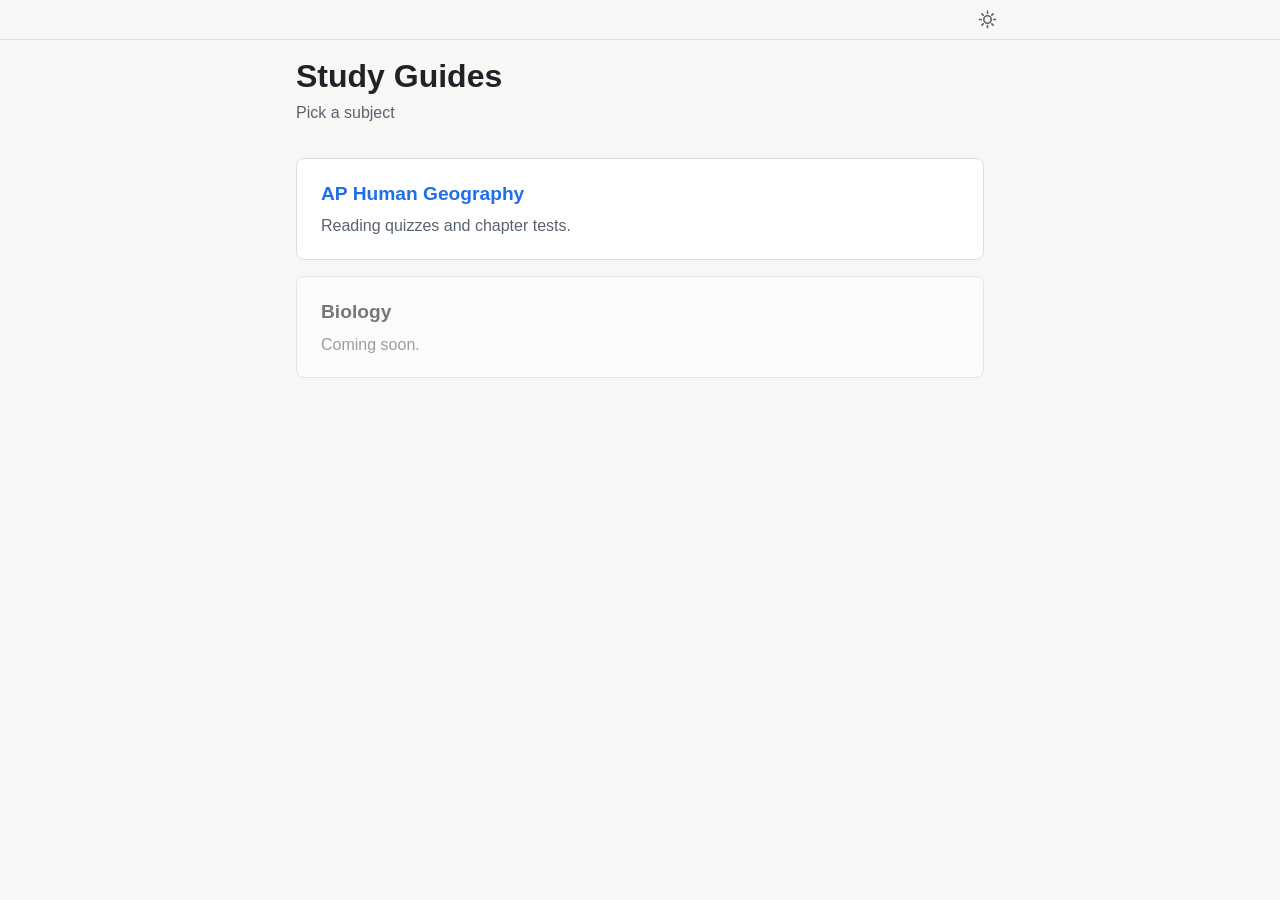
==== commit e3659394: "Keep the header on screen while scrolling In the middle of a long page the breadcrumbs and theme tog" ====
--- a/index.html
+++ b/index.html
@@ -39,7 +39,7 @@
     html[data-theme="dark"] { color-scheme: dark; }
     html, body { background: #f7f7f5; background: light-dark(#f7f7f5, #0d1117); }
   </style>
-  <link rel="stylesheet" href="/assets/style.css?v=3278af71a5" data-turbo-track="reload">
+  <link rel="stylesheet" href="/assets/style.css?v=43b1c37a01" data-turbo-track="reload">
   <!-- Instant client-side navigation (no full reload): Turbo Drive swaps pages in place. Every
        script that sets up a page must also re-run on turbo:load. Paths are root-absolute so the
        tag is identical on every page; otherwise Turbo would treat it as new and run it again. -->
@@ -132,8 +132,9 @@
       requestAnimationFrame(restore);
     })();
   </script>
-  <script src="/assets/notes.js?v=a963f3db0f" defer data-turbo-track="reload"></script>
+  <script src="/assets/notes.js?v=c931aec267" defer data-turbo-track="reload"></script>
   <script src="/assets/calc.js?v=43068d8bba" defer data-turbo-track="reload"></script>
+  <script src="/assets/flashcards.js?v=302a2e7d9f" defer data-turbo-track="reload"></script>
 </head>
 <body>
   <header class="site-header">
--- a/assets/style.css
+++ b/assets/style.css
@@ -352,12 +352,6 @@
   }
 }
 
-/* Quiz checklist */
-.checklist { list-style: none; padding: 0; }
-.checklist li { margin: 6px 0; }
-.checklist label { display: flex; gap: 10px; align-items: flex-start; cursor: pointer; }
-.checklist input { margin-top: 5px; flex-shrink: 0; }
-.checklist input:checked + span { color: var(--muted); text-decoration: line-through; }
 
 /* Visually hidden, still read by screen readers (chart data tables) */
 .sr-only {
@@ -487,20 +481,54 @@
   .calc-out > div { flex-direction: column; gap: 0; }
 }
 
-/* Site header: breadcrumbs on the left, theme toggle on the right */
+/* Site header: breadcrumbs on the left, theme toggle on the right. It stays pinned to the top
+   so the way back and the theme toggle are reachable from the middle of a long page. The
+   header itself is only as wide as the content column; a box-shadow paints its background
+   out to the window edges and border-image-outset does the same for the bottom rule. Neither
+   adds scroll width, so the page never scrolls sideways, and clip-path trims the shadow to the
+   header's own height. It sits under the explanation panel (z-index 20) and the chart
+   tooltip (30). */
 .site-header {
+  position: sticky;
+  top: 0;
+  z-index: 10;
   max-width: 760px;
   margin: 0 auto;
-  padding: 16px 16px 0;
+  padding: 10px 16px;
   display: flex;
   align-items: center;
   justify-content: space-between;
   gap: 12px;
   min-height: 38px;
+  background: var(--bg);
+  border-bottom: 1px solid var(--border);
+  border-image: linear-gradient(var(--border), var(--border)) 0 0 1 0 / 0 0 1px 0 / 0 100vmax;
+  box-shadow: 0 0 0 100vmax var(--bg);
+  clip-path: inset(0 -100vmax);
 }
 .site-header .breadcrumbs { margin: 0; }
 .guide .site-header { max-width: 760px; }
 main { padding-top: 16px; }
+/* Anchor jumps (and Turbo's scroll to #section) land below the pinned header. */
+html { scroll-padding-top: 64px; }
+
+/* Phones: the trail shrinks to one "‹ parent" link, so the pinned header stays one short line.
+   The page's own name is already its h1. */
+@media (max-width: 600px) {
+  .breadcrumbs > a:not(:last-of-type),
+  .breadcrumbs > span:not(.here),
+  .breadcrumbs > .here:not(:only-child) { display: none; }
+  .breadcrumbs > a:last-of-type { display: inline-flex; align-items: center; gap: 6px; padding: 4px 8px 4px 0; font-weight: 600; }
+  .breadcrumbs > a:last-of-type::before {
+    content: "";
+    width: 8px;
+    height: 8px;
+    border-left: 2px solid currentColor;
+    border-bottom: 2px solid currentColor;
+    transform: rotate(45deg);
+    margin-left: 3px;
+  }
+}
 
 /* Theme toggle (same behavior as the main site). Hidden in the markup and revealed by its
    script, so a visitor with JS off never sees a control that cannot do anything. Which icon
@@ -537,12 +565,11 @@
 .panel-close:focus-visible { outline: 2px solid var(--accent); outline-offset: 1px; }
 .panel-close:active { background: var(--term-bg-hover); }
 
-.figure-card, .cluster, .pyramid, .calc-presets button, .dtm-buttons button, .checklist label, a.card, .bar-row[data-note] {
+.figure-card, .cluster, .pyramid, .calc-presets button, .dtm-buttons button, a.card, .bar-row[data-note] {
   transition: background-color .15s ease, border-color .15s ease, color .15s ease;
 }
 .figure-card:focus-visible { outline: 2px solid var(--accent); outline-offset: 2px; }
 .calc-presets button:focus-visible { outline: 2px solid var(--accent); outline-offset: 1px; }
-.checklist label { border-radius: 6px; padding: 2px 6px; margin: 0 -6px; }
 
 .figure-card:active, .cluster:active, .pyramid:active,
 .calc-presets button:active, .dtm-buttons button:active { background: var(--term-bg-hover); }
@@ -551,7 +578,6 @@
   .panel-close:hover { color: var(--text); background: var(--card-hover); }
   .figure-card:hover, .cluster:hover, .pyramid:hover,
   .calc-presets button:hover, .dtm-buttons button:hover { background: var(--card-hover); border-color: var(--accent); }
-  .checklist label:hover { background: var(--card-hover); }
 }
 
 /* ---------- "Apply it" boxes (under charts and inside notes) ---------- */
@@ -681,6 +707,271 @@
 .card.card-soon h2 { margin-top: 0; margin-bottom: 4px; }
 .card.card-soon p { margin: 0; color: var(--muted); }
 /* Breadcrumbs wrap between items, never inside one ("Reading 2.1–2.2" stays whole) */
+.breadcrumbs { display: flex; flex-wrap: wrap; align-items: baseline; row-gap: 2px; min-width: 0; }
 .breadcrumbs a, .breadcrumbs .here { white-space: nowrap; }
 .breadcrumbs span:not(.here) { margin: 0 6px; }
 .breadcrumbs .here { margin: 0; }
+
+/* ---------- Flashcards ---------- */
+:root {
+  --good: #1a7f37;
+  --good-bg: rgba(26, 127, 55, 0.1);
+  --review: #bc4c00;
+  --review-bg: rgba(188, 76, 0, 0.1);
+  --fc-shadow: 0 1px 2px rgba(31, 35, 40, 0.06), 0 10px 30px rgba(31, 35, 40, 0.1);
+  --fc-back: #f6f9ff;
+}
+@media (prefers-color-scheme: dark) {
+  :root:not([data-theme="light"]) {
+    --good: #3fb950;
+    --good-bg: rgba(63, 185, 80, 0.14);
+    --review: #db6d28;
+    --review-bg: rgba(219, 109, 40, 0.16);
+    --fc-shadow: 0 1px 2px rgba(0, 0, 0, 0.4), 0 12px 32px rgba(0, 0, 0, 0.45);
+    --fc-back: #18202c;
+  }
+}
+:root[data-theme="dark"] {
+  --good: #3fb950;
+  --good-bg: rgba(63, 185, 80, 0.14);
+  --review: #db6d28;
+  --review-bg: rgba(219, 109, 40, 0.16);
+  --fc-shadow: 0 1px 2px rgba(0, 0, 0, 0.4), 0 12px 32px rgba(0, 0, 0, 0.45);
+  --fc-back: #18202c;
+}
+
+/* The cards' source list; the script deals from it. (No <noscript> fallback: Turbo parses
+   fetched pages with scripting off, so a <noscript> style would apply after every visit.) */
+.fc-data { display: none; }
+
+.fc-options { display: flex; flex-wrap: wrap; align-items: center; gap: 10px 16px; margin: 0 0 18px; }
+.fc-pick { display: flex; align-items: center; gap: 8px; font-size: 0.9rem; color: var(--muted); max-width: 100%; }
+.fc-pick span { white-space: nowrap; }
+.fc-section {
+  font: inherit;
+  font-size: 0.9rem;
+  color: var(--text);
+  background: var(--card);
+  border: 1px solid var(--border);
+  border-radius: 8px;
+  padding: 6px 8px;
+  min-width: 0;
+  max-width: 100%;
+  cursor: pointer;
+}
+.fc-decks, .fc-tools { display: flex; flex-wrap: wrap; gap: 6px; }
+.fc-chip {
+  font: inherit;
+  font-size: 0.85rem;
+  line-height: 1.3;
+  padding: 5px 12px;
+  border-radius: 999px;
+  border: 1px solid var(--border);
+  background: var(--card);
+  color: var(--text);
+  cursor: pointer;
+  transition: background-color .15s ease, border-color .15s ease, color .15s ease, transform .12s ease;
+}
+.fc-chip .n { color: var(--muted); font-variant-numeric: tabular-nums; margin-left: 2px; }
+.fc-chip[aria-pressed="true"] { background: var(--term-bg); border-color: var(--accent); color: var(--accent); font-weight: 600; }
+.fc-chip[aria-pressed="true"] .n { color: inherit; }
+.fc-chip:disabled { opacity: 0.45; cursor: default; }
+
+.fc-progress p {
+  display: flex;
+  justify-content: space-between;
+  gap: 12px;
+  margin: 6px 0 0;
+  font-size: 0.88rem;
+  color: var(--muted);
+  font-variant-numeric: tabular-nums;
+}
+.fc-bar { height: 6px; border-radius: 999px; background: var(--grid-line); overflow: hidden; }
+.fc-bar span { display: block; height: 100%; width: 0; background: var(--accent); border-radius: inherit; transition: width .45s cubic-bezier(.2,.8,.2,1); }
+.fc-tally .t-got { color: var(--good); }
+.fc-tally .t-review { color: var(--review); }
+
+/* The deck: two "ghost" cards peek out underneath the live one. */
+.fc-stage { position: relative; margin: 18px 0 34px; }
+.fc-ghost {
+  position: absolute;
+  inset: 0;
+  border-radius: 18px;
+  background: var(--card);
+  border: 1px solid var(--border);
+  box-shadow: var(--fc-shadow);
+  transition: transform .35s ease, opacity .35s ease;
+}
+.fc-ghost.g1 { transform: translateY(10px) scale(0.965); opacity: 0.8; }
+.fc-ghost.g2 { transform: translateY(20px) scale(0.93); opacity: 0.45; }
+
+.fc-card {
+  position: relative;
+  z-index: 2;
+  perspective: 1600px;
+  touch-action: pan-y;         /* vertical drags still scroll the page; sideways ones swipe */
+  cursor: pointer;
+  user-select: none;
+  -webkit-user-select: none;
+  -webkit-tap-highlight-color: transparent;
+  border-radius: 18px;
+  outline: none;
+}
+.fc-card.is-dragging { cursor: grabbing; }
+.fc-card:focus-visible .fc-face { outline: 2px solid var(--accent); outline-offset: 3px; }
+.fc-flyer { position: absolute; top: 0; left: 0; z-index: 3; pointer-events: none; }
+
+.fc-flip {
+  display: grid;
+  transform-style: preserve-3d;
+  transition: transform .6s cubic-bezier(.3,.9,.3,1);
+}
+.fc-card.is-flipped .fc-flip { transform: rotateY(180deg); }
+.fc-card.no-anim .fc-flip { transition: none; }
+.fc-face {
+  grid-area: 1 / 1;
+  display: flex;
+  flex-direction: column;
+  min-height: 320px;
+  padding: 22px 26px;
+  border-radius: 18px;
+  background: var(--card);
+  border: 1px solid var(--border);
+  box-shadow: var(--fc-shadow);
+  backface-visibility: hidden;
+  -webkit-backface-visibility: hidden;
+}
+.fc-back { transform: rotateY(180deg); background: var(--fc-back); }
+.fc-top { display: flex; justify-content: space-between; gap: 12px; margin: 0; }
+.fc-sec {
+  font-size: 0.72rem;
+  font-weight: 700;
+  letter-spacing: 0.06em;
+  text-transform: uppercase;
+  color: var(--muted);
+}
+.fc-was { font-size: 0.78rem; font-weight: 600; }
+.fc-was.got { color: var(--good); }
+.fc-was.review { color: var(--review); }
+.fc-q { margin: auto 0; padding: 20px 0; font-size: 1.4rem; font-weight: 650; line-height: 1.4; text-align: center; text-wrap: balance; }
+.fc-a { margin: auto 0; padding: 16px 0; font-size: 1.12rem; line-height: 1.6; }
+.fc-hint { margin: 0; text-align: center; font-size: 0.82rem; color: var(--muted); }
+.fc-foot { margin: 0; text-align: right; font-size: 0.9rem; }
+
+/* "Got it" / "Review" stamps fade in as the card is dragged toward a side. */
+.fc-stamp {
+  position: absolute;
+  top: 22px;
+  z-index: 4;
+  padding: 3px 12px;
+  border: 3px solid currentColor;
+  border-radius: 8px;
+  font-size: 1.05rem;
+  font-weight: 800;
+  letter-spacing: 0.06em;
+  text-transform: uppercase;
+  background: var(--card);
+  opacity: 0;
+  pointer-events: none;
+  transition: opacity .2s ease;
+}
+.fc-card.is-dragging .fc-stamp { transition: none; }
+.fc-stamp.got { left: 20px; color: var(--good); transform: rotate(-12deg); }
+.fc-stamp.review { right: 20px; color: var(--review); transform: rotate(12deg); }
+
+/* End of the deck */
+.fc-done {
+  position: relative;
+  z-index: 2;
+  min-height: 320px;
+  padding: 28px 24px;
+  border-radius: 18px;
+  background: var(--card);
+  border: 1px solid var(--border);
+  box-shadow: var(--fc-shadow);
+  display: flex;
+  flex-direction: column;
+  align-items: center;
+  justify-content: center;
+  text-align: center;
+}
+.fc-done[hidden] { display: none; }
+.fc-check { width: 64px; height: 64px; fill: none; stroke: var(--good); stroke-width: 3; stroke-linecap: round; stroke-linejoin: round; }
+.fc-check circle { stroke-dasharray: 145; stroke-dashoffset: 145; animation: fc-draw .6s cubic-bezier(.6,0,.3,1) .1s forwards; }
+.fc-check path { stroke-dasharray: 36; stroke-dashoffset: 36; animation: fc-draw .35s ease-out .6s forwards; }
+@keyframes fc-draw { to { stroke-dashoffset: 0; } }
+.fc-done-title { margin: 12px 0 2px; font-size: 1.4rem; font-weight: 700; }
+.fc-done-text { margin: 0 0 18px; color: var(--muted); }
+.fc-done-actions { display: flex; flex-wrap: wrap; justify-content: center; gap: 10px; }
+.fc-done-actions [hidden] { display: none; }
+
+.fc-actions { display: grid; grid-template-columns: 1fr auto 1fr; gap: 10px; }
+.fc-btn {
+  font: inherit;
+  font-weight: 600;
+  padding: 12px 18px;
+  border-radius: 12px;
+  border: 1px solid var(--border);
+  background: var(--card);
+  color: var(--text);
+  cursor: pointer;
+  transition: background-color .15s ease, border-color .15s ease, color .15s ease, transform .12s ease;
+}
+.fc-btn.review { color: var(--review); border-color: var(--review); }
+.fc-btn.got { color: var(--good); border-color: var(--good); }
+.fc-btn:disabled { opacity: 0.4; cursor: default; }
+.fc-keys { margin: 12px 0 0; text-align: center; font-size: 0.82rem; color: var(--muted); }
+.fc-keys kbd {
+  font: inherit;
+  font-size: 0.78rem;
+  padding: 0 5px;
+  border: 1px solid var(--border);
+  border-bottom-width: 2px;
+  border-radius: 4px;
+  background: var(--card);
+}
+.fc-tools { justify-content: center; margin: 14px 0 0; }
+
+.fc-chip:focus-visible, .fc-btn:focus-visible, .fc-section:focus-visible { outline: 2px solid var(--accent); outline-offset: 2px; }
+.fc-chip:not(:disabled):active, .fc-btn:not(:disabled):active { transform: scale(0.96); }
+.fc-btn.review:not(:disabled):active { background: var(--review-bg); }
+.fc-btn.got:not(:disabled):active { background: var(--good-bg); }
+@media (hover: hover) {
+  .fc-chip:not(:disabled):hover, .fc-section:hover { border-color: var(--accent); }
+  .fc-btn:not(:disabled):hover { border-color: var(--accent); background: var(--card-hover); }
+  .fc-btn.review:not(:disabled):hover { border-color: var(--review); background: var(--review-bg); }
+  .fc-btn.got:not(:disabled):hover { border-color: var(--good); background: var(--good-bg); }
+  .fc-card:not(.is-dragging):hover .fc-face { border-color: var(--accent); }
+}
+@media (hover: none) { .fc-keys { display: none; } }
+@media (max-width: 480px) {
+  .fc-face, .fc-done { min-height: 300px; padding: 18px 20px; }
+  .fc-q { font-size: 1.22rem; }
+  .fc-a { font-size: 1.05rem; }
+  .fc-btn { padding: 12px 12px; }
+}
+@media (prefers-reduced-motion: reduce) {
+  .fc-flip, .fc-bar span, .fc-ghost { transition: none; }
+  .fc-check circle, .fc-check path { animation: none; stroke-dashoffset: 0; }
+}
+
+/* Options-page card progress, and the "Check yourself" links at the end of each reading section */
+a.card p.card-progress { margin-top: 6px; font-size: 0.9rem; font-weight: 600; color: var(--good); }
+.check-cta {
+  display: block;
+  margin: 32px 0 8px;
+  padding: 14px 18px;
+  border: 1px solid var(--accent);
+  border-radius: 8px;
+  background: var(--term-bg);
+  color: inherit;
+  text-decoration: none;
+  transition: background-color .15s ease;
+}
+.check-cta .cta-title { display: block; font-weight: 700; color: var(--accent); }
+.check-cta .cta-title::after { content: " →"; }
+.check-cta .cta-sub { display: block; font-size: 0.9rem; color: var(--muted); }
+.check-cta:focus-visible { outline: 2px solid var(--accent); outline-offset: 2px; }
+.check-cta:active { background: var(--term-bg-hover); }
+@media (hover: hover) { .check-cta:hover { background: var(--term-bg-hover); } }
+
